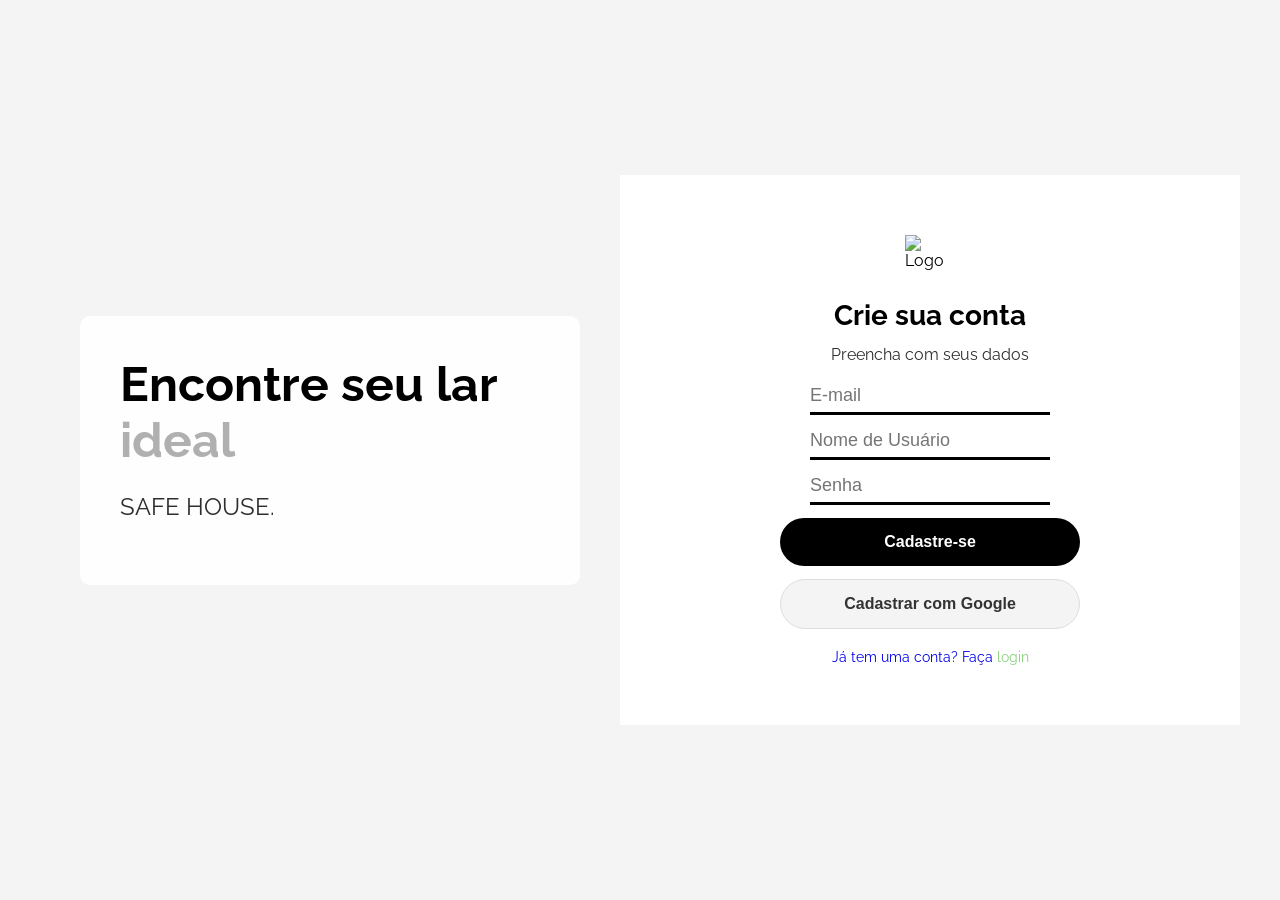
==== cadastrar.html @ 4853af02 "Add files via upload ainda sem js terminado" ====
<!DOCTYPE html>
<html lang="pt-BR">
<head>
    <meta charset="UTF-8">
    <meta name="viewport" content="width=device-width, initial-scale=1.0">
    <link rel="stylesheet" href="login-cadastro.css">
    <title>Cadastro</title>
</head>
<body>
    <div class="container">
        <div class="text-container">
            <div class="text-content">
                <h1>Encontre seu lar <span style="color: #b0b0b0;">ideal</span></h1>
                <p>SAFE HOUSE.</p>
            </div>
        </div>

        <div class="login-container">
            <img src="https://i.postimg.cc/VshZBmnZ/Logo-da-Gio-em-png.png" alt="Logo" class="loguinho">
            <h2>Crie sua conta</h2>
            <p>Preencha com seus dados</p>
            <form id="cadastrar-form">
                <input type="email" placeholder="E-mail" required>
                <input type="text" placeholder="Nome de Usuário" required>
                <input type="password" placeholder="Senha" required>
                <button type="submit" class="botao-login">Cadastre-se</button>
                <button type="button" class="botao-google">Cadastrar com Google</button>
            </form>
            <a href="login.html" class="botao-cadastrar-se">Já tem uma conta? Faça <span style="color: #89d07e;">login</span></a>
        </div>
    </div>
</body>
</html>
---- login-cadastro.css ----
@import url('https://fonts.googleapis.com/css2?family=Raleway:wght@400;700&display=swap');

body {
    font-family: 'Raleway', sans-serif;
    display: flex;
    height: 100vh;
    margin: 0;
    background-color: #f4f4f4;
}

.container {
    display: flex;
    width: 100%;
    max-width: 1200px;
    margin: auto;
}

.text-container {
    background-image: url('https://as1.ftcdn.net/v2/jpg/08/20/89/68/1000_F_820896838_J1lst1zVhkPJsvaEileN7ih74iJndShz.jpg'); 
    background-size: cover;
    background-position: center;
    width: 50%;
    color: #fff;
    display: flex;
    align-items: center;
    justify-content: center;
    padding: 40px;
}

.text-content {
    background-color: rgba(255, 255, 255, 0.9);
    border-radius: 10px;
    padding: 40px;
    text-align: left;
}

.text-content h1 {
    font-size: 48px;
    font-weight: 700;
    margin: 0;
    color: #000000;
}

.text-content p {
    font-size: 24px;
    color: #2e2e2e;
    font-weight: 400;
}

.login-container {
    width: 50%;
    background-color: #ffffff;
    display: flex;
    flex-direction: column;
    align-items: center;
    justify-content: center;
    padding: 60px;
}

.login-container h2 {
    font-size: 28px;
    font-weight: 700;
}

.login-container p {
    font-size: 16px;
    color: #2e2e2e;
    margin-top: -10px;
}

form {
    display: flex;
    flex-direction: column;
    width: 100%;
    max-width: 300px;
    gap: 10px;
    align-items: center;
}

input {
    display: inline-block;
    padding: 0;
    border: none;
    font-size: 18px;
    width: 80%; 
    height: 35px;
    border-bottom: 3px solid #000000;
    box-sizing: border-box;
    outline: none; 
}

.botao-login, .botao-google {
    padding: 15px;
    font-size: 16px;
    font-weight: 700;
    border-radius: 5px;
    width: 100%;
    cursor: pointer;
    text-align: center;
    border-radius: 40px;
    margin-top: 3px;
}

.botao-login {
    background-color: #000;
    color: #fff;
    border: none;
}

.botao-google {
    background-color: #f4f4f4;
    color: #333;
    border: 1px solid #ddd;
}

a.botao-cadastrar-se {
    color: ##262626;
    text-decoration: none;
    font-weight: 400;
    font-size: 14px;
    margin-top: 20px;
    display: block;
    text-align: center;
}

.loguinho {
    width: 10%; 
    margin-bottom: 5px; 
}

label {
    display: flex; 
    align-items: center; 
    font-size: 14px; 
    color: #262626; 
    margin-top: 10px; 
    margin-left: 190;
    white-space: nowrap;
}

input[type="checkbox"] {
    margin-right: 30px; 
    cursor: pointer; 
    accent-color: #000000;
}
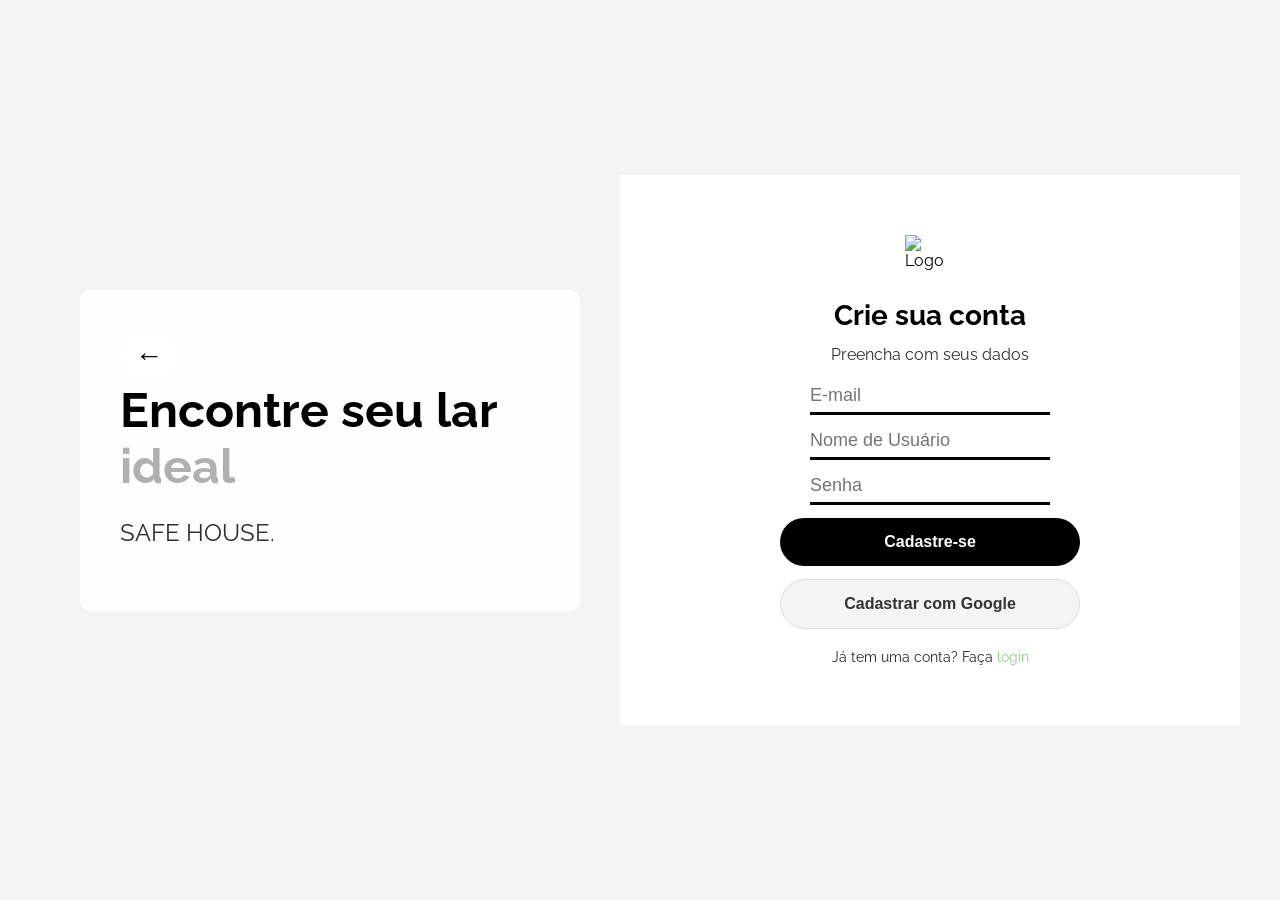
==== commit 4e21a6b6: "Initial commit" ====
--- a/cadastrar.html
+++ b/cadastrar.html
@@ -1,33 +1,35 @@
-<!DOCTYPE html>
-<html lang="pt-BR">
-<head>
-    <meta charset="UTF-8">
-    <meta name="viewport" content="width=device-width, initial-scale=1.0">
-    <link rel="stylesheet" href="login-cadastro.css">
-    <title>Cadastro</title>
-</head>
-<body>
-    <div class="container">
-        <div class="text-container">
-            <div class="text-content">
-                <h1>Encontre seu lar <span style="color: #b0b0b0;">ideal</span></h1>
-                <p>SAFE HOUSE.</p>
-            </div>
-        </div>
-
-        <div class="login-container">
-            <img src="https://i.postimg.cc/VshZBmnZ/Logo-da-Gio-em-png.png" alt="Logo" class="loguinho">
-            <h2>Crie sua conta</h2>
-            <p>Preencha com seus dados</p>
-            <form id="cadastrar-form">
-                <input type="email" placeholder="E-mail" required>
-                <input type="text" placeholder="Nome de Usuário" required>
-                <input type="password" placeholder="Senha" required>
-                <button type="submit" class="botao-login">Cadastre-se</button>
-                <button type="button" class="botao-google">Cadastrar com Google</button>
-            </form>
-            <a href="login.html" class="botao-cadastrar-se">Já tem uma conta? Faça <span style="color: #89d07e;">login</span></a>
-        </div>
-    </div>
-</body>
-</html>
+<!DOCTYPE html>
+<html lang="pt-BR">
+<head>
+    <meta charset="UTF-8">
+    <meta name="viewport" content="width=device-width, initial-scale=1.0">
+    <link rel="stylesheet" href="login-cadastro.css">
+    <title>Cadastro</title>
+</head>
+<body>
+    <div class="container">
+        <div class="text-container">
+            <div class="text-content">
+                <button class="volta" onclick="location.href='index.html#home'" aria-label="Ir para a seção Banner">
+                &#8592;</button>
+                <h1>Encontre seu lar <span style="color: #b0b0b0;">ideal</span></h1>
+                <p>SAFE HOUSE.</p>
+            </div>
+        </div>
+    
+        <div class="login-container">
+            <img src="https://i.postimg.cc/VshZBmnZ/Logo-da-Gio-em-png.png" alt="Logo" class="loguinho">
+            <h2>Crie sua conta</h2>
+            <p>Preencha com seus dados</p>
+            <form id="cadastrar-form">
+                <input type="email" placeholder="E-mail" required>
+                <input type="text" placeholder="Nome de Usuário" required>
+                <input type="password" placeholder="Senha" required>
+                <button type="submit" class="botao-login">Cadastre-se</button>
+                <button type="button" class="botao-google">Cadastrar com Google</button>
+            </form>
+            <a href="login.html" class="botao-cadastrar-se">Já tem uma conta? Faça <span style="color: #89d07e;">login</span></a>
+        </div>
+    </div>
+</body>
+</html>
--- a/login-cadastro.css
+++ b/login-cadastro.css
@@ -1,145 +1,161 @@
-@import url('https://fonts.googleapis.com/css2?family=Raleway:wght@400;700&display=swap');
-
-body {
-    font-family: 'Raleway', sans-serif;
-    display: flex;
-    height: 100vh;
-    margin: 0;
-    background-color: #f4f4f4;
-}
-
-.container {
-    display: flex;
-    width: 100%;
-    max-width: 1200px;
-    margin: auto;
-}
-
-.text-container {
-    background-image: url('https://as1.ftcdn.net/v2/jpg/08/20/89/68/1000_F_820896838_J1lst1zVhkPJsvaEileN7ih74iJndShz.jpg'); 
-    background-size: cover;
-    background-position: center;
-    width: 50%;
-    color: #fff;
-    display: flex;
-    align-items: center;
-    justify-content: center;
-    padding: 40px;
-}
-
-.text-content {
-    background-color: rgba(255, 255, 255, 0.9);
-    border-radius: 10px;
-    padding: 40px;
-    text-align: left;
-}
-
-.text-content h1 {
-    font-size: 48px;
-    font-weight: 700;
-    margin: 0;
-    color: #000000;
-}
-
-.text-content p {
-    font-size: 24px;
-    color: #2e2e2e;
-    font-weight: 400;
-}
-
-.login-container {
-    width: 50%;
-    background-color: #ffffff;
-    display: flex;
-    flex-direction: column;
-    align-items: center;
-    justify-content: center;
-    padding: 60px;
-}
-
-.login-container h2 {
-    font-size: 28px;
-    font-weight: 700;
-}
-
-.login-container p {
-    font-size: 16px;
-    color: #2e2e2e;
-    margin-top: -10px;
-}
-
-form {
-    display: flex;
-    flex-direction: column;
-    width: 100%;
-    max-width: 300px;
-    gap: 10px;
-    align-items: center;
-}
-
-input {
-    display: inline-block;
-    padding: 0;
-    border: none;
-    font-size: 18px;
-    width: 80%; 
-    height: 35px;
-    border-bottom: 3px solid #000000;
-    box-sizing: border-box;
-    outline: none; 
-}
-
-.botao-login, .botao-google {
-    padding: 15px;
-    font-size: 16px;
-    font-weight: 700;
-    border-radius: 5px;
-    width: 100%;
-    cursor: pointer;
-    text-align: center;
-    border-radius: 40px;
-    margin-top: 3px;
-}
-
-.botao-login {
-    background-color: #000;
-    color: #fff;
-    border: none;
-}
-
-.botao-google {
-    background-color: #f4f4f4;
-    color: #333;
-    border: 1px solid #ddd;
-}
-
-a.botao-cadastrar-se {
-    color: ##262626;
-    text-decoration: none;
-    font-weight: 400;
-    font-size: 14px;
-    margin-top: 20px;
-    display: block;
-    text-align: center;
-}
-
-.loguinho {
-    width: 10%; 
-    margin-bottom: 5px; 
-}
-
-label {
-    display: flex; 
-    align-items: center; 
-    font-size: 14px; 
-    color: #262626; 
-    margin-top: 10px; 
-    margin-left: 190;
-    white-space: nowrap;
-}
-
-input[type="checkbox"] {
-    margin-right: 30px; 
-    cursor: pointer; 
-    accent-color: #000000;
-}
+@import url('https://fonts.googleapis.com/css2?family=Raleway:wght@400;700&display=swap');
+
+body {
+    font-family: 'Raleway', sans-serif;
+    display: flex;
+    height: 100vh;
+    margin: 0;
+    background-color: #f4f4f4;
+}
+
+.container {
+    display: flex;
+    width: 100%;
+    max-width: 1200px;
+    margin: auto;
+}
+
+.volta {
+    background-color: #FFFFFF; 
+    color: #000000;
+    border: none; 
+    border-radius: 100px;
+    cursor: pointer; 
+    font-size: 28px; 
+    padding: 10px 15px; 
+    transition: background-color 0.3s; 
+}
+
+.volta:hover {
+    background-color: rgba(0, 0, 0, 0.1);
+    color: #FFFFFF;
+}
+
+.text-container {
+    background-image: url('https://as1.ftcdn.net/v2/jpg/08/20/89/68/1000_F_820896838_J1lst1zVhkPJsvaEileN7ih74iJndShz.jpg'); 
+    background-size: cover;
+    background-position: center;
+    width: 50%;
+    color: #fff;
+    display: flex;
+    align-items: center;
+    justify-content: center;
+    padding: 40px;
+}
+
+.text-content {
+    background-color: rgba(255, 255, 255, 0.9);
+    border-radius: 10px;
+    padding: 40px;
+    text-align: left;
+}
+
+.text-content h1 {
+    font-size: 48px;
+    font-weight: 700;
+    margin: 0;
+    color: #000000;
+}
+
+.text-content p {
+    font-size: 24px;
+    color: #2e2e2e;
+    font-weight: 400;
+}
+
+.login-container {
+    width: 50%;
+    background-color: #ffffff;
+    display: flex;
+    flex-direction: column;
+    align-items: center;
+    justify-content: center;
+    padding: 60px;
+}
+
+.login-container h2 {
+    font-size: 28px;
+    font-weight: 700;
+}
+
+.login-container p {
+    font-size: 16px;
+    color: #2e2e2e;
+    margin-top: -10px;
+}
+
+form {
+    display: flex;
+    flex-direction: column;
+    width: 100%;
+    max-width: 300px;
+    gap: 10px;
+    align-items: center;
+}
+
+input {
+    display: inline-block;
+    padding: 0;
+    border: none;
+    font-size: 18px;
+    width: 80%; 
+    height: 35px;
+    border-bottom: 3px solid #000000;
+    box-sizing: border-box;
+    outline: none; 
+}
+
+.botao-login, .botao-google {
+    padding: 15px;
+    font-size: 16px;
+    font-weight: 700;
+    border-radius: 5px;
+    width: 100%;
+    cursor: pointer;
+    text-align: center;
+    border-radius: 40px;
+    margin-top: 3px;
+}
+
+.botao-login {
+    background-color: #000;
+    color: #fff;
+    border: none;
+}
+
+.botao-google {
+    background-color: #f4f4f4;
+    color: #333;
+    border: 1px solid #ddd;
+}
+
+a.botao-cadastrar-se {
+    color: #262626;
+    text-decoration: none;
+    font-weight: 400;
+    font-size: 14px;
+    margin-top: 20px;
+    display: block;
+    text-align: center;
+}
+
+.loguinho {
+    width: 10%; 
+    margin-bottom: 5px; 
+}
+
+label {
+    display: flex; 
+    align-items: center; 
+    font-size: 14px; 
+    color: #262626; 
+    margin-top: 10px; 
+    margin-left: 190;
+    white-space: nowrap;
+}
+
+input[type="checkbox"] {
+    margin-right: 30px; 
+    cursor: pointer; 
+    accent-color: #000000;
+}
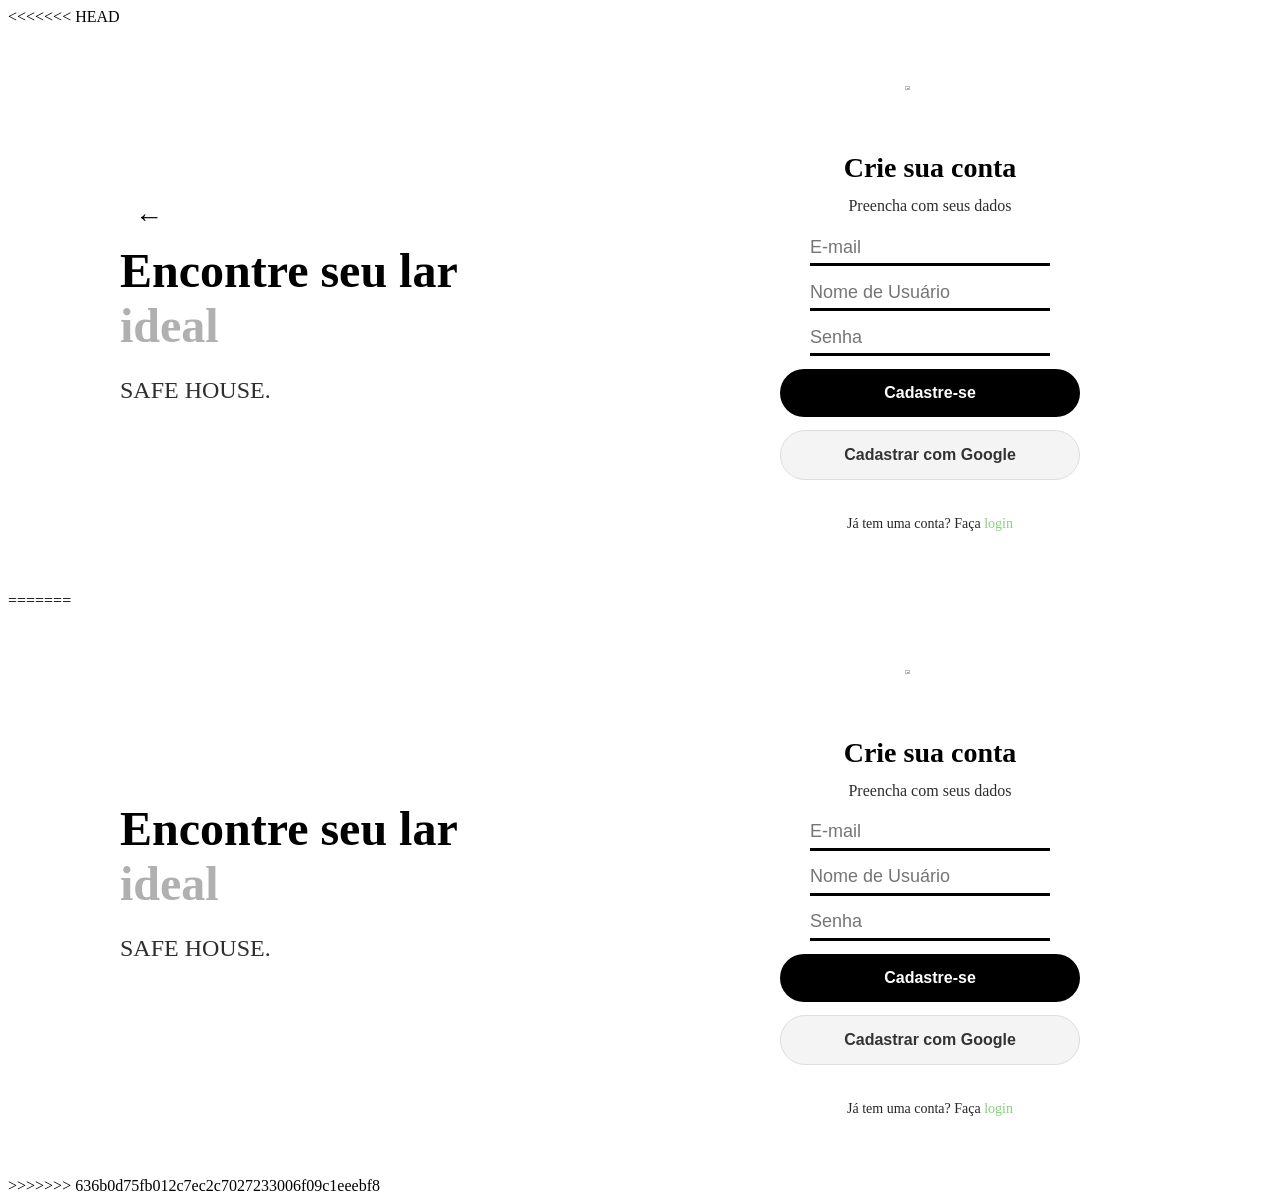
==== commit b303c002: "Resolvendo conflitos durante a mesclagem das branches" ====
--- a/cadastrar.html
+++ b/cadastrar.html
@@ -1,3 +1,4 @@
+<<<<<<< HEAD
 <!DOCTYPE html>
 <html lang="pt-BR">
 <head>
@@ -33,3 +34,38 @@
     </div>
 </body>
 </html>
+=======
+<!DOCTYPE html>
+<html lang="pt-BR">
+<head>
+    <meta charset="UTF-8">
+    <meta name="viewport" content="width=device-width, initial-scale=1.0">
+    <link rel="stylesheet" href="login-cadastro.css">
+    <title>Cadastro</title>
+</head>
+<body>
+    <div class="container">
+        <div class="text-container">
+            <div class="text-content">
+                <h1>Encontre seu lar <span style="color: #b0b0b0;">ideal</span></h1>
+                <p>SAFE HOUSE.</p>
+            </div>
+        </div>
+
+        <div class="login-container">
+            <img src="https://i.postimg.cc/VshZBmnZ/Logo-da-Gio-em-png.png" alt="Logo" class="loguinho">
+            <h2>Crie sua conta</h2>
+            <p>Preencha com seus dados</p>
+            <form id="cadastrar-form">
+                <input type="email" placeholder="E-mail" required>
+                <input type="text" placeholder="Nome de Usuário" required>
+                <input type="password" placeholder="Senha" required>
+                <button type="submit" class="botao-login">Cadastre-se</button>
+                <button type="button" class="botao-google">Cadastrar com Google</button>
+            </form>
+            <a href="login.html" class="botao-cadastrar-se">Já tem uma conta? Faça <span style="color: #89d07e;">login</span></a>
+        </div>
+    </div>
+</body>
+</html>
+>>>>>>> 636b0d75fb012c7ec2c7027233006f09c1eeebf8
--- a/login-cadastro.css
+++ b/login-cadastro.css
@@ -1,3 +1,4 @@
+<<<<<<< HEAD
 @import url('https://fonts.googleapis.com/css2?family=Raleway:wght@400;700&display=swap');
 
 body {
@@ -159,3 +160,150 @@
     cursor: pointer; 
     accent-color: #000000;
 }
+=======
+@import url('https://fonts.googleapis.com/css2?family=Raleway:wght@400;700&display=swap');
+
+body {
+    font-family: 'Raleway', sans-serif;
+    display: flex;
+    height: 100vh;
+    margin: 0;
+    background-color: #f4f4f4;
+}
+
+.container {
+    display: flex;
+    width: 100%;
+    max-width: 1200px;
+    margin: auto;
+}
+
+.text-container {
+    background-image: url('https://as1.ftcdn.net/v2/jpg/08/20/89/68/1000_F_820896838_J1lst1zVhkPJsvaEileN7ih74iJndShz.jpg'); 
+    background-size: cover;
+    background-position: center;
+    width: 50%;
+    color: #fff;
+    display: flex;
+    align-items: center;
+    justify-content: center;
+    padding: 40px;
+}
+
+.text-content {
+    background-color: rgba(255, 255, 255, 0.9);
+    border-radius: 10px;
+    padding: 40px;
+    text-align: left;
+}
+
+.text-content h1 {
+    font-size: 48px;
+    font-weight: 700;
+    margin: 0;
+    color: #000000;
+}
+
+.text-content p {
+    font-size: 24px;
+    color: #2e2e2e;
+    font-weight: 400;
+}
+
+.login-container {
+    width: 50%;
+    background-color: #ffffff;
+    display: flex;
+    flex-direction: column;
+    align-items: center;
+    justify-content: center;
+    padding: 60px;
+}
+
+.login-container h2 {
+    font-size: 28px;
+    font-weight: 700;
+}
+
+.login-container p {
+    font-size: 16px;
+    color: #2e2e2e;
+    margin-top: -10px;
+}
+
+form {
+    display: flex;
+    flex-direction: column;
+    width: 100%;
+    max-width: 300px;
+    gap: 10px;
+    align-items: center;
+}
+
+input {
+    display: inline-block;
+    padding: 0;
+    border: none;
+    font-size: 18px;
+    width: 80%; 
+    height: 35px;
+    border-bottom: 3px solid #000000;
+    box-sizing: border-box;
+    outline: none; 
+}
+
+.botao-login, .botao-google {
+    padding: 15px;
+    font-size: 16px;
+    font-weight: 700;
+    border-radius: 5px;
+    width: 100%;
+    cursor: pointer;
+    text-align: center;
+    border-radius: 40px;
+    margin-top: 3px;
+}
+
+.botao-login {
+    background-color: #000;
+    color: #fff;
+    border: none;
+}
+
+.botao-google {
+    background-color: #f4f4f4;
+    color: #333;
+    border: 1px solid #ddd;
+}
+
+a.botao-cadastrar-se {
+    color: ##262626;
+    text-decoration: none;
+    font-weight: 400;
+    font-size: 14px;
+    margin-top: 20px;
+    display: block;
+    text-align: center;
+}
+
+.loguinho {
+    width: 10%; 
+    margin-bottom: 5px; 
+}
+
+label {
+    display: flex; 
+    align-items: center; 
+    font-size: 14px; 
+    color: #262626; 
+    margin-top: 10px; 
+    margin-left: 190;
+    white-space: nowrap;
+}
+
+input[type="checkbox"] {
+    margin-right: 30px; 
+    cursor: pointer; 
+    accent-color: #000000;
+}
+>>>>>>> 636b0d75fb012c7ec2c7027233006f09c1eeebf8
--- a/login-cadastro.css
+++ b/login-cadastro.css
@@ -1,3 +1,4 @@
+<<<<<<< HEAD
 @import url('https://fonts.googleapis.com/css2?family=Raleway:wght@400;700&display=swap');
 
 body {
@@ -159,3 +160,150 @@
     cursor: pointer; 
     accent-color: #000000;
 }
+=======
+@import url('https://fonts.googleapis.com/css2?family=Raleway:wght@400;700&display=swap');
+
+body {
+    font-family: 'Raleway', sans-serif;
+    display: flex;
+    height: 100vh;
+    margin: 0;
+    background-color: #f4f4f4;
+}
+
+.container {
+    display: flex;
+    width: 100%;
+    max-width: 1200px;
+    margin: auto;
+}
+
+.text-container {
+    background-image: url('https://as1.ftcdn.net/v2/jpg/08/20/89/68/1000_F_820896838_J1lst1zVhkPJsvaEileN7ih74iJndShz.jpg'); 
+    background-size: cover;
+    background-position: center;
+    width: 50%;
+    color: #fff;
+    display: flex;
+    align-items: center;
+    justify-content: center;
+    padding: 40px;
+}
+
+.text-content {
+    background-color: rgba(255, 255, 255, 0.9);
+    border-radius: 10px;
+    padding: 40px;
+    text-align: left;
+}
+
+.text-content h1 {
+    font-size: 48px;
+    font-weight: 700;
+    margin: 0;
+    color: #000000;
+}
+
+.text-content p {
+    font-size: 24px;
+    color: #2e2e2e;
+    font-weight: 400;
+}
+
+.login-container {
+    width: 50%;
+    background-color: #ffffff;
+    display: flex;
+    flex-direction: column;
+    align-items: center;
+    justify-content: center;
+    padding: 60px;
+}
+
+.login-container h2 {
+    font-size: 28px;
+    font-weight: 700;
+}
+
+.login-container p {
+    font-size: 16px;
+    color: #2e2e2e;
+    margin-top: -10px;
+}
+
+form {
+    display: flex;
+    flex-direction: column;
+    width: 100%;
+    max-width: 300px;
+    gap: 10px;
+    align-items: center;
+}
+
+input {
+    display: inline-block;
+    padding: 0;
+    border: none;
+    font-size: 18px;
+    width: 80%; 
+    height: 35px;
+    border-bottom: 3px solid #000000;
+    box-sizing: border-box;
+    outline: none; 
+}
+
+.botao-login, .botao-google {
+    padding: 15px;
+    font-size: 16px;
+    font-weight: 700;
+    border-radius: 5px;
+    width: 100%;
+    cursor: pointer;
+    text-align: center;
+    border-radius: 40px;
+    margin-top: 3px;
+}
+
+.botao-login {
+    background-color: #000;
+    color: #fff;
+    border: none;
+}
+
+.botao-google {
+    background-color: #f4f4f4;
+    color: #333;
+    border: 1px solid #ddd;
+}
+
+a.botao-cadastrar-se {
+    color: ##262626;
+    text-decoration: none;
+    font-weight: 400;
+    font-size: 14px;
+    margin-top: 20px;
+    display: block;
+    text-align: center;
+}
+
+.loguinho {
+    width: 10%; 
+    margin-bottom: 5px; 
+}
+
+label {
+    display: flex; 
+    align-items: center; 
+    font-size: 14px; 
+    color: #262626; 
+    margin-top: 10px; 
+    margin-left: 190;
+    white-space: nowrap;
+}
+
+input[type="checkbox"] {
+    margin-right: 30px; 
+    cursor: pointer; 
+    accent-color: #000000;
+}
+>>>>>>> 636b0d75fb012c7ec2c7027233006f09c1eeebf8
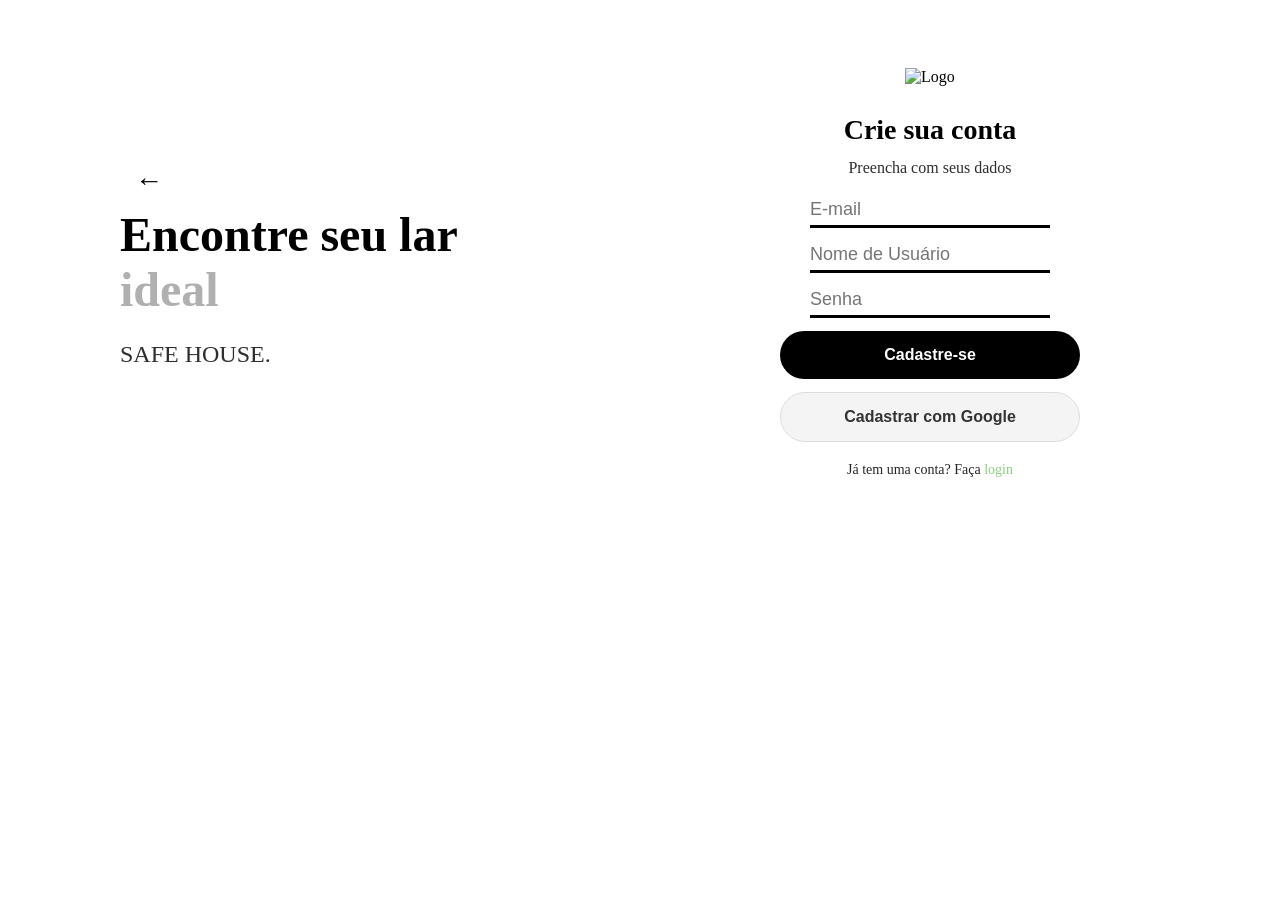
==== commit 82a51da3: "main" ====
--- a/cadastrar.html
+++ b/cadastrar.html
@@ -1,4 +1,3 @@
-<<<<<<< HEAD
 <!DOCTYPE html>
 <html lang="pt-BR">
 <head>
@@ -34,38 +33,3 @@
     </div>
 </body>
 </html>
-=======
-<!DOCTYPE html>
-<html lang="pt-BR">
-<head>
-    <meta charset="UTF-8">
-    <meta name="viewport" content="width=device-width, initial-scale=1.0">
-    <link rel="stylesheet" href="login-cadastro.css">
-    <title>Cadastro</title>
-</head>
-<body>
-    <div class="container">
-        <div class="text-container">
-            <div class="text-content">
-                <h1>Encontre seu lar <span style="color: #b0b0b0;">ideal</span></h1>
-                <p>SAFE HOUSE.</p>
-            </div>
-        </div>
-
-        <div class="login-container">
-            <img src="https://i.postimg.cc/VshZBmnZ/Logo-da-Gio-em-png.png" alt="Logo" class="loguinho">
-            <h2>Crie sua conta</h2>
-            <p>Preencha com seus dados</p>
-            <form id="cadastrar-form">
-                <input type="email" placeholder="E-mail" required>
-                <input type="text" placeholder="Nome de Usuário" required>
-                <input type="password" placeholder="Senha" required>
-                <button type="submit" class="botao-login">Cadastre-se</button>
-                <button type="button" class="botao-google">Cadastrar com Google</button>
-            </form>
-            <a href="login.html" class="botao-cadastrar-se">Já tem uma conta? Faça <span style="color: #89d07e;">login</span></a>
-        </div>
-    </div>
-</body>
-</html>
->>>>>>> 636b0d75fb012c7ec2c7027233006f09c1eeebf8
